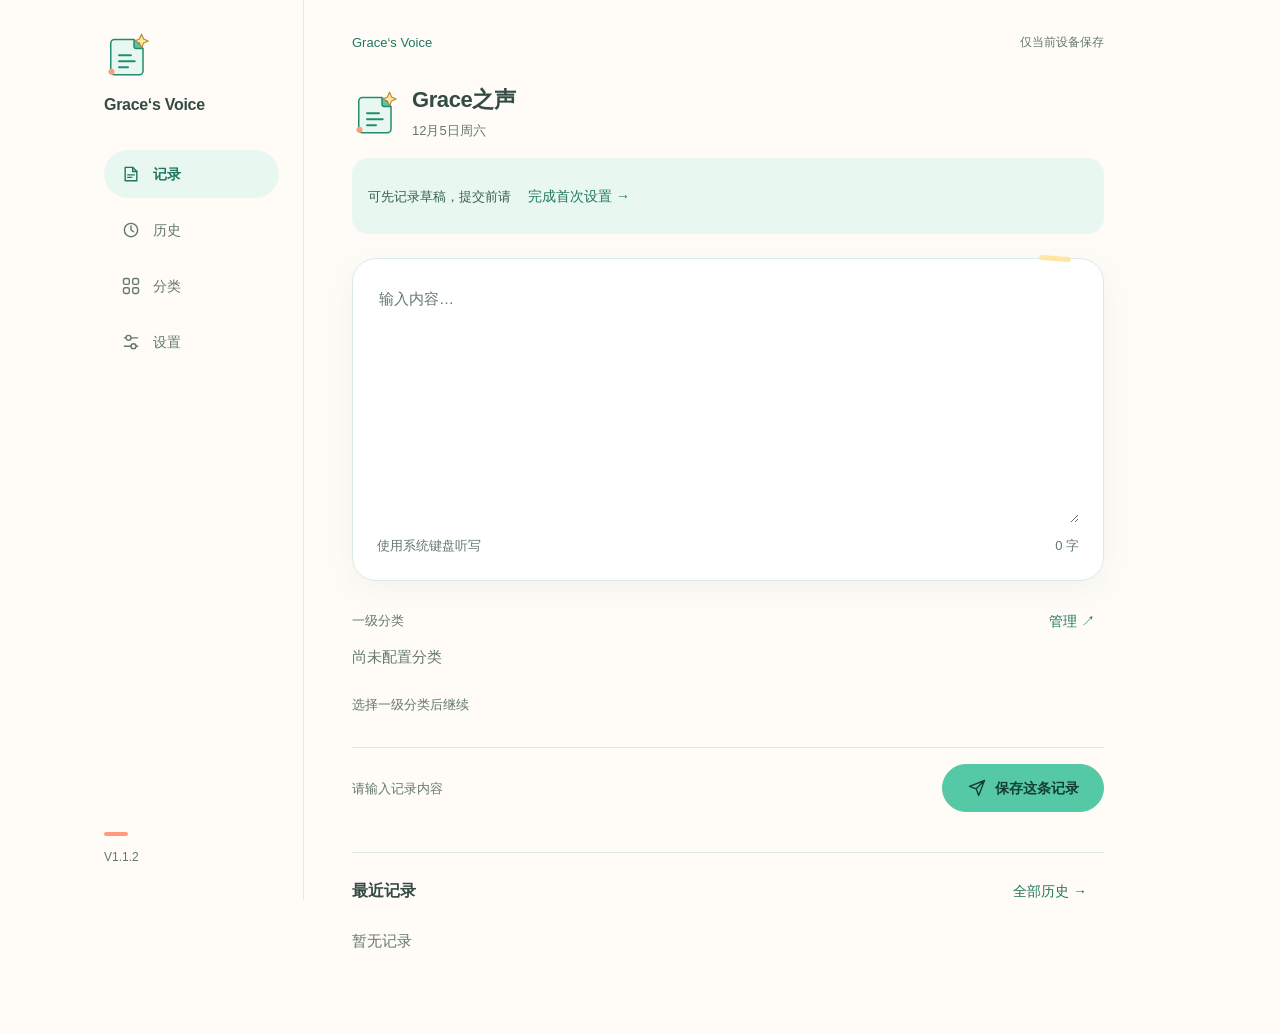
==== web/index.html @ b9d76565 "Establish phase-one maintenance structure and guarded Pages workflow" ====
<!doctype html><html lang="zh-CN"><meta charset="utf-8"><meta name="referrer" content="no-referrer"><meta name="viewport" content="width=device-width,initial-scale=1,viewport-fit=cover"><meta name="theme-color" content="#55C9A5"><link rel="manifest" href="manifest.webmanifest"><link rel="apple-touch-icon" href="icon-192.png"><meta name="apple-mobile-web-app-capable" content="yes"><title>Grace‘s Voice</title><link rel="stylesheet" href="design-system.css"><link rel="icon" type="image/svg+xml" href="brand-icon.svg"><div class="shell"><aside class="sidebar"><div class="mark"><svg class="brand-symbol" viewBox="0 0 64 64" aria-hidden="true" xmlns="http://www.w3.org/2000/svg"><path d="M14 10h26l12 12v30a5 5 0 0 1-5 5H14a5 5 0 0 1-5-5V15a5 5 0 0 1 5-5Z" fill="#E8F8F0" stroke="#248A70" stroke-width="2" stroke-linejoin="round"/><path d="M40 10v9a3 3 0 0 0 3 3h9" fill="#55C9A5" stroke="#248A70" stroke-width="2" stroke-linejoin="round"/><path d="M20 31h16M20 39h21M20 47h12" stroke="#248A70" stroke-width="2.5" stroke-linecap="round"/><path d="m50 3 2.8 6.2L59 12l-6.2 2.8L50 21l-2.8-6.2L41 12l6.2-2.8Z" fill="#FFE6A3" stroke="#B78832" stroke-width="1.5" stroke-linejoin="round"/><circle cx="10" cy="53" r="4" fill="#FF9B7B"/></svg></div><div class="brand">Grace‘s Voice</div><div class="nav" id="nav"></div><div class="sidefoot">V1.1.2</div></aside><main class="main" id="app"></main></div><nav class="bottomnav" id="bottom"></nav><div id="overlay"></div><div id="toast" role="status" aria-live="polite"></div><script src="core.js"></script><script src="config-transfer.js"></script><script src="binding.js"></script><script src="store.js"></script><script src="app.js"></script></html>
---- web/design-system.css ----
/* Grace‘s Voice · Fresh Journal / Playful Minimalism */
:root{
 --mint:#55c9a5;--mint-deep:#20775f;--mint-soft:#e8f8f0;--cream:#fffcf7;--coral:#ff9b7b;--yellow:#ffe6a3;
 --ink:#344b43;--muted:#64786d;--line:#dcebe3;--accent:var(--mint-deep);--bg:var(--cream);--paper:#fff;--danger:#a23f32;--warning-bg:#fff4d8;--warning-ink:#78591e;
 --font:-apple-system,BlinkMacSystemFont,"PingFang SC",sans-serif;
 --text-title:22px;--text-section:16px;--text-body:15px;--text-action:14px;--text-meta:13px;--text-fine:12px;
 --s1:4px;--s2:8px;--s3:12px;--s4:16px;--s6:24px;--s8:32px;--gutter:20px;
 --r-field:16px;--r-card:24px;--r-pill:999px;--control:44px;--field:48px;--icon:20px;
 --ease:cubic-bezier(.2,.7,.2,1);--duration:180ms;--shadow:0 8px 32px #345d4710;
}
*{box-sizing:border-box}body{margin:0;background:var(--bg);color:var(--ink);font:var(--text-body)/1.65 var(--font);-webkit-font-smoothing:antialiased}button,input,textarea,select{font:inherit;color:inherit}button,a{touch-action:manipulation}button{display:inline-flex;align-items:center;justify-content:center;gap:var(--s2);cursor:pointer;min-height:var(--control);padding:var(--s2) var(--s4);border:1px solid var(--line);border-radius:var(--r-pill);background:var(--paper);font-size:var(--text-action);font-weight:500;line-height:1.45;transition:background var(--duration),border-color var(--duration),transform var(--duration) var(--ease);overflow-wrap:anywhere}button:hover{background:var(--mint-soft);border-color:#afdcca}button:active{transform:scale(.97)}button:focus-visible,a:focus-visible,summary:focus-visible{outline:3px solid var(--mint-deep);outline-offset:3px}button:disabled{background:#edf2ef;border-color:#e0e8e3;color:#728078;cursor:not-allowed;transform:none}.primary{background:var(--mint);border-color:var(--mint);color:#153e31;font-weight:650}.primary:hover{background:#71d4b4;border-color:#71d4b4}.ghost{background:transparent;border-color:transparent;color:var(--mint-deep)}.danger{color:var(--danger)}.danger:hover{background:#fff0e9;border-color:var(--coral)}a{color:var(--mint-deep)}.muted,small{color:var(--muted)}small{font-size:var(--text-meta)}h1,h2,h3,p{overflow-wrap:anywhere}h1{font-size:var(--text-title);line-height:1.4;font-weight:650;letter-spacing:-.4px;margin:0}h2,h3{font-size:var(--text-section);line-height:1.5;font-weight:600;margin:0}p{margin:var(--s4) 0}.icon{width:var(--icon);height:var(--icon);flex:none;vertical-align:middle;stroke:currentColor;fill:none;stroke-width:1.7;stroke-linecap:round;stroke-linejoin:round}.brand-symbol{width:40px;height:40px;flex:none;vertical-align:middle}.shell{max-width:1120px;margin:auto;display:grid;grid-template-columns:224px minmax(0,1fr);min-height:100vh}.sidebar{position:sticky;top:0;height:100vh;display:flex;flex-direction:column;padding:var(--s8) var(--s6);border-right:1px solid var(--line)}.brand{font-size:var(--text-section);font-weight:650;letter-spacing:-.3px;white-space:nowrap;margin:var(--s3) 0 var(--s8)}.mark{display:block}.mark .brand-symbol{width:48px;height:48px}.nav{display:flex;flex-direction:column;gap:var(--s2)}.nav button{justify-content:flex-start;border-color:transparent;background:transparent;color:var(--muted);gap:var(--s3);min-height:48px}.nav button.active{background:var(--mint-soft);color:var(--mint-deep);font-weight:600}.sidefoot{margin-top:auto;font-size:var(--text-fine);color:var(--muted)}.sidefoot:before{content:'';display:block;width:24px;height:4px;background:var(--coral);border-radius:var(--r-pill);margin-bottom:var(--s3)}.main{padding:var(--s8) 48px 64px;width:100%;min-width:0;max-width:848px}.top{display:flex;align-items:center;justify-content:space-between;gap:var(--s3);margin-bottom:var(--s8);flex-wrap:wrap}.eyebrow{font-size:var(--text-meta);font-weight:500;color:var(--mint-deep)}.proto{font-size:var(--text-fine);color:var(--muted)}.pageheading{margin-bottom:var(--s6)}.homeheading{display:flex;align-items:center;gap:var(--s3)}.homeheading .titles{min-width:0}.date{color:var(--muted);font-size:var(--text-meta);margin-top:var(--s1)}.homeheading .brand-symbol{width:48px;height:48px}.lead{font-size:var(--text-meta);color:var(--muted);margin:var(--s2) 0 var(--s6)}.editor{margin-top:var(--s6);background:var(--paper);border:1px solid var(--line);border-radius:var(--r-card);padding:var(--s6);box-shadow:var(--shadow);position:relative;transition:border-color var(--duration),box-shadow var(--duration)}.editor:before{content:'';position:absolute;width:32px;height:5px;border-radius:var(--r-pill);background:var(--yellow);top:-3px;right:32px;transform:rotate(4deg)}.editor:focus-within{border-color:var(--mint);box-shadow:0 0 0 3px #55c9a51a,var(--shadow)}.editor textarea{display:block;width:100%;min-height:240px;max-height:50vh;resize:vertical;border:0;outline:0;background:transparent;font-size:var(--text-body);line-height:1.9}.editor textarea::placeholder{color:var(--muted)}.editorfoot{display:flex;align-items:center;justify-content:space-between;gap:var(--s3);font-size:var(--text-meta);color:var(--muted);padding-top:var(--s3)}.section{margin-top:var(--s6)}.sectionlabel{display:flex;align-items:center;justify-content:space-between;gap:var(--s2);font-size:var(--text-meta);color:var(--muted);margin-bottom:var(--s2)}.sectionlabel .ghost{min-height:32px;padding:var(--s1) var(--s2)}.chips{display:flex;flex-wrap:wrap;gap:var(--s2)}.chip{min-height:var(--control);padding:var(--s2) var(--s4);max-width:100%;background:var(--paper);border-color:var(--line);font-weight:500}.chip.selected{background:var(--mint-soft);color:var(--mint-deep);border-color:#86cdb4;animation:select-in var(--duration) var(--ease)}.chip .icon{width:16px;height:16px}.secondary-tags .chip{background:transparent;border-style:dashed}.secondary-tags .chip.selected{background:var(--mint-soft);border-style:solid}.target{font-size:var(--text-meta);color:var(--mint-deep);overflow-wrap:anywhere;margin-top:var(--s4);padding-left:var(--s2);border-left:2px solid var(--mint)}.savebar{display:flex;align-items:center;justify-content:space-between;gap:var(--s3);margin-top:var(--s6);padding:var(--s4) 0;background:var(--bg);border-top:1px solid var(--line)}.savebar .primary{min-height:48px;flex:none;padding:var(--s3) var(--s6)}.savebar .hint{max-width:45%}.hint{font-size:var(--text-meta);color:var(--muted)}.recent{margin-top:var(--s6);padding-top:var(--s4);border-top:1px solid var(--line)}.recent .sectionlabel{font-size:var(--text-section);font-weight:600;color:var(--ink);margin:0}.row{display:flex;align-items:center;justify-content:space-between;gap:var(--s3)}.record{display:block;width:100%;text-align:left;background:transparent;border:0;border-bottom:1px solid var(--line);border-radius:0;padding:var(--s6) 0;line-height:1.65;font-weight:400}.record:hover{background:#e8f8f055;border-color:var(--line)}.record:active{transform:none}.record .row{align-items:flex-start;font-size:var(--text-meta);flex-wrap:wrap;gap:var(--s2)}.record p{font-size:var(--text-body);margin:var(--s3) 0 var(--s2);white-space:nowrap;overflow:hidden;text-overflow:ellipsis}.record small{font-size:var(--text-meta)}.badge{display:inline-flex;align-items:center;gap:var(--s1);font-size:var(--text-fine);line-height:1.6;background:var(--mint-soft);color:var(--mint-deep);border-radius:var(--r-pill);padding:var(--s1) var(--s2);white-space:nowrap}.badge:before{content:'';width:5px;height:5px;background:currentColor;border-radius:50%}.badge.local{background:var(--warning-bg);color:var(--warning-ink)}.panel{padding:var(--s6);margin:var(--s6) 0;background:var(--paper);border:1px solid var(--line);border-radius:var(--r-card)}.panel>h2{display:flex;align-items:center;gap:var(--s2)}.panel>h2:before{content:'';width:4px;height:16px;border-radius:var(--r-pill);background:var(--mint)}.panel>button{margin-top:var(--s2)}.categoryselector select{flex:1;min-width:0}.categoryselector button{flex:none}.mappinglist .section{margin-bottom:var(--s3)}.child{padding:var(--s4) 0;border-top:1px solid var(--line)}.child>div{min-width:0}.child button{flex:none}.path{font-size:var(--text-meta);color:var(--muted);overflow-wrap:anywhere;margin-top:var(--s1)}label{display:block;font-size:var(--text-meta);color:var(--muted);margin:var(--s4) 0 var(--s2)}input,select{width:100%;min-height:var(--field);background:var(--paper);border:1px solid var(--line);border-radius:var(--r-field);padding:var(--s3) var(--s4);outline:0;transition:border-color var(--duration),box-shadow var(--duration)}input:focus,select:focus{border-color:var(--mint-deep);box-shadow:0 0 0 3px #55c9a522}input::placeholder{color:var(--muted)}.notice{font-size:var(--text-meta);background:var(--mint-soft);color:#365e4c;border-radius:var(--r-field);padding:var(--s4);margin:var(--s4) 0;overflow-wrap:anywhere}.warning{background:var(--warning-bg);color:var(--warning-ink)}.error{font-size:var(--text-meta);color:var(--danger);min-height:24px;margin-top:var(--s2)}.detailbody{white-space:pre-wrap;overflow-wrap:anywhere;font-size:var(--text-body);line-height:1.9;margin:var(--s6) 0}.meta{display:grid;grid-template-columns:80px minmax(0,1fr);gap:var(--s3);font-size:var(--text-meta);overflow-wrap:anywhere;border-top:1px solid var(--line);padding-top:var(--s4)}.meta dt{color:var(--muted)}.meta dd{margin:0}.modalback{position:fixed;inset:0;z-index:20;background:#244a3a40;backdrop-filter:blur(5px);display:grid;place-items:center;padding:var(--s6);animation:fade-in var(--duration) var(--ease)}.modal{background:var(--bg);width:100%;max-width:480px;max-height:88dvh;overflow:auto;overscroll-behavior:contain;border-radius:var(--r-card);padding:var(--s6);box-shadow:0 24px 80px #1e44332b;animation:sheet-in 220ms var(--ease)}.modal>.row{margin-bottom:var(--s4);align-items:flex-start}.modal>.row h2{padding-top:var(--s2)}.modal>.row>.ghost{width:44px;flex:none;padding:0;background:var(--mint-soft)}.modal p{font-size:var(--text-body);color:var(--muted)}.modal p.hint{font-size:var(--text-meta)}.modal .actions{display:flex;justify-content:flex-end;flex-wrap:wrap;gap:var(--s2);margin-top:var(--s6);padding-top:var(--s4);border-top:1px solid var(--line)}.modal pre{font:var(--text-meta)/1.8 var(--font);white-space:pre-wrap;overflow-wrap:anywhere;background:var(--paper);border-radius:var(--r-field);padding:var(--s4)}.toast{position:fixed;z-index:40;left:50%;bottom:var(--s8);transform:translateX(-50%);max-width:calc(100% - 40px);width:max-content;background:#244f40;color:white;border:1px solid #55c9a550;border-radius:var(--r-field);padding:var(--s3) var(--s4);font-size:var(--text-meta);box-shadow:var(--shadow);display:flex;align-items:center;gap:var(--s3);animation:toast-in 200ms var(--ease)}.toast .brand-symbol{width:28px;height:28px}.steps{display:flex;gap:var(--s2);margin:var(--s6) 0}.steps i{height:4px;flex:1;background:var(--line);border-radius:var(--r-pill)}.steps i.on{background:var(--mint)}.guide-mark{display:flex;justify-content:center;padding:var(--s2) 0}.guide-mark .brand-symbol,.empty .brand-symbol{width:64px;height:64px}.empty{text-align:center;padding:var(--s8) var(--s4);color:var(--muted)}.empty .brand-symbol{display:block;margin:0 auto var(--s4)}.empty button{margin-top:var(--s4)}.demo{margin-top:var(--s8);border-top:1px dashed var(--line);padding-top:var(--s4);font-size:var(--text-fine);color:var(--muted)}.demo summary{cursor:pointer;min-height:32px}.demo .chips{margin-top:var(--s3)}.demo button{font-size:var(--text-meta)}.bottomnav{display:none}.fakekeyboard{display:none}.keyboard .fakekeyboard{display:block;position:fixed;bottom:0;left:0;right:0;height:220px;z-index:9;background:#e8efea;color:var(--muted);padding:var(--s4);text-align:center}.keyboard .savebar{position:fixed;bottom:220px;left:0;right:0;padding:var(--s3) var(--gutter);z-index:10}.keyboard .bottomnav{display:none}.keyboard .main{padding-bottom:320px}.switchrow{display:flex;align-items:center;gap:var(--s2);margin:var(--s4) 0}.switchrow input{width:20px}.back{padding-left:0}.page-enter{animation:fade-in 200ms var(--ease)}
@keyframes fade-in{from{opacity:.3}to{opacity:1}}@keyframes sheet-in{from{opacity:0;transform:translateY(12px)}to{opacity:1;transform:translateY(0)}}@keyframes toast-in{from{opacity:0;transform:translate(-50%,8px)}to{opacity:1;transform:translate(-50%,0)}}@keyframes select-in{from{transform:scale(.96)}to{transform:scale(1)}}
@media(max-width:700px){.shell{display:block}.sidebar{display:none}.main{padding:var(--s6) var(--gutter) calc(112px + env(safe-area-inset-bottom));max-width:100%}.top{margin-bottom:var(--s6);gap:var(--s1);display:flex;align-items:baseline}.eyebrow{font-size:var(--text-fine)}.proto{font-size:var(--text-fine)}.homeheading .brand-symbol{width:44px;height:44px}.editor{padding:var(--s4);margin-top:var(--s6)}.editor textarea{min-height:208px;font-size:var(--text-section)}input,select{font-size:var(--text-section)}/* iOS focus zoom prevention: editable fields use the section-size token. */.savebar{position:sticky;bottom:calc(72px + env(safe-area-inset-bottom));z-index:5;padding:var(--s3) 0;gap:var(--s2)}.savebar .primary{padding:var(--s3) var(--s4)}.bottomnav{display:flex;position:fixed;left:0;right:0;bottom:0;z-index:8;justify-content:space-around;background:#fffcf7f5;backdrop-filter:blur(16px);border-top:1px solid var(--line);padding:var(--s2) var(--s3) calc(var(--s2) + env(safe-area-inset-bottom))}.bottomnav button{min-height:52px;min-width:64px;display:flex;flex-direction:column;gap:var(--s1);border:0;background:transparent;padding:var(--s1) var(--s3);font-size:var(--text-fine);color:var(--muted)}.bottomnav button.active{background:var(--mint-soft);color:var(--mint-deep);font-weight:600;border-radius:var(--r-field)}.bottomnav span{display:flex}.modalback{align-items:end;padding:0}.modal{border-radius:var(--r-card) var(--r-card) 0 0;padding:var(--s6) var(--gutter) calc(var(--s6) + env(safe-area-inset-bottom));max-height:90dvh}.modal:before{content:'';display:block;width:32px;height:4px;background:#c3dccc;border-radius:var(--r-pill);margin:-8px auto var(--s4)}.panel{padding:var(--s4)}.pageheading{gap:var(--s2)}.pageheading>button{padding:var(--s2) var(--s3)}.toast{bottom:calc(88px + env(safe-area-inset-bottom))}.keyboard-open .bottomnav{display:none}.keyboard-open .savebar{position:fixed;bottom:var(--kb,0px);left:0;right:0;padding:var(--s3) var(--gutter);z-index:10}.keyboard-open .main{padding-bottom:160px}.keyboard-open .editor textarea{min-height:128px}.keyboard-open .toast{bottom:calc(var(--kb,0px) + 80px)}}
@media(prefers-reduced-motion:reduce){*,*:before,*:after{animation:none!important;transition:none!important;scroll-behavior:auto!important}button:active{transform:none}}
/* Production form and save guard, using the approved tokens. */
.configinput{display:block;width:100%;min-height:120px;padding:var(--s4);border:1px solid var(--line);border-radius:var(--r-field);background:var(--paper);font:var(--text-section)/1.6 var(--font);overflow-wrap:anywhere}.configinput:focus{outline:2px solid var(--mint)}.saving button{pointer-events:none;opacity:.7}.modal{max-height:calc(90dvh - var(--kb,0px))}.modalback{padding-bottom:var(--kb,0px)}
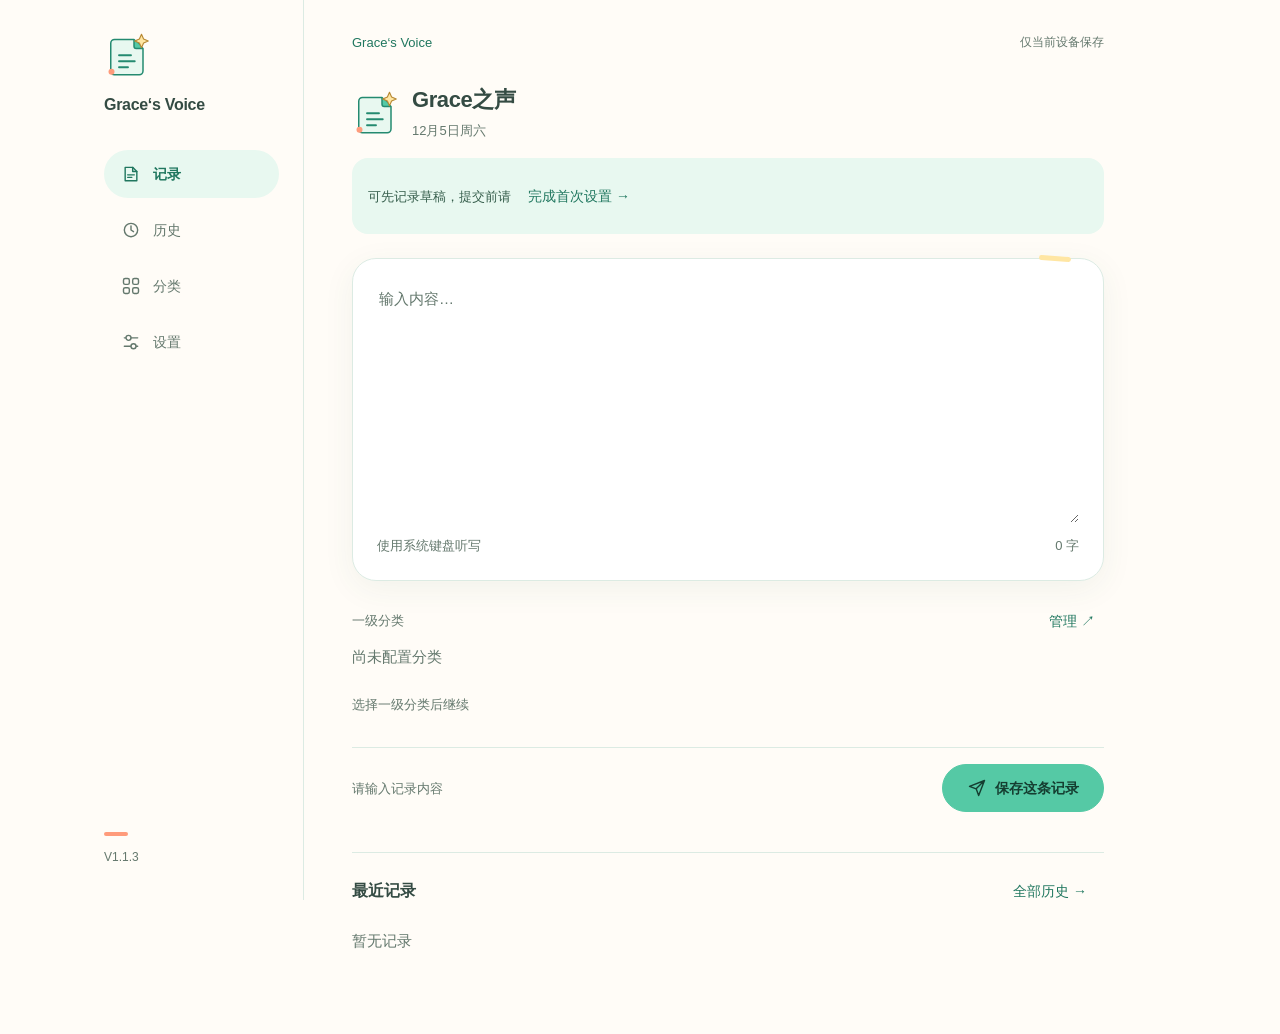
==== commit 802782f4: "Show category groups as independently expandable cards" ====
--- a/web/index.html
+++ b/web/index.html
@@ -1 +1 @@
-<!doctype html><html lang="zh-CN"><meta charset="utf-8"><meta name="referrer" content="no-referrer"><meta name="viewport" content="width=device-width,initial-scale=1,viewport-fit=cover"><meta name="theme-color" content="#55C9A5"><link rel="manifest" href="manifest.webmanifest"><link rel="apple-touch-icon" href="icon-192.png"><meta name="apple-mobile-web-app-capable" content="yes"><title>Grace‘s Voice</title><link rel="stylesheet" href="design-system.css"><link rel="icon" type="image/svg+xml" href="brand-icon.svg"><div class="shell"><aside class="sidebar"><div class="mark"><svg class="brand-symbol" viewBox="0 0 64 64" aria-hidden="true" xmlns="http://www.w3.org/2000/svg"><path d="M14 10h26l12 12v30a5 5 0 0 1-5 5H14a5 5 0 0 1-5-5V15a5 5 0 0 1 5-5Z" fill="#E8F8F0" stroke="#248A70" stroke-width="2" stroke-linejoin="round"/><path d="M40 10v9a3 3 0 0 0 3 3h9" fill="#55C9A5" stroke="#248A70" stroke-width="2" stroke-linejoin="round"/><path d="M20 31h16M20 39h21M20 47h12" stroke="#248A70" stroke-width="2.5" stroke-linecap="round"/><path d="m50 3 2.8 6.2L59 12l-6.2 2.8L50 21l-2.8-6.2L41 12l6.2-2.8Z" fill="#FFE6A3" stroke="#B78832" stroke-width="1.5" stroke-linejoin="round"/><circle cx="10" cy="53" r="4" fill="#FF9B7B"/></svg></div><div class="brand">Grace‘s Voice</div><div class="nav" id="nav"></div><div class="sidefoot">V1.1.2</div></aside><main class="main" id="app"></main></div><nav class="bottomnav" id="bottom"></nav><div id="overlay"></div><div id="toast" role="status" aria-live="polite"></div><script src="core.js"></script><script src="config-transfer.js"></script><script src="binding.js"></script><script src="store.js"></script><script src="app.js"></script></html>+<!doctype html><html lang="zh-CN"><meta charset="utf-8"><meta name="referrer" content="no-referrer"><meta name="viewport" content="width=device-width,initial-scale=1,viewport-fit=cover"><meta name="theme-color" content="#55C9A5"><link rel="manifest" href="manifest.webmanifest"><link rel="apple-touch-icon" href="icon-192.png"><meta name="apple-mobile-web-app-capable" content="yes"><title>Grace‘s Voice</title><link rel="stylesheet" href="design-system.css"><link rel="icon" type="image/svg+xml" href="brand-icon.svg"><div class="shell"><aside class="sidebar"><div class="mark"><svg class="brand-symbol" viewBox="0 0 64 64" aria-hidden="true" xmlns="http://www.w3.org/2000/svg"><path d="M14 10h26l12 12v30a5 5 0 0 1-5 5H14a5 5 0 0 1-5-5V15a5 5 0 0 1 5-5Z" fill="#E8F8F0" stroke="#248A70" stroke-width="2" stroke-linejoin="round"/><path d="M40 10v9a3 3 0 0 0 3 3h9" fill="#55C9A5" stroke="#248A70" stroke-width="2" stroke-linejoin="round"/><path d="M20 31h16M20 39h21M20 47h12" stroke="#248A70" stroke-width="2.5" stroke-linecap="round"/><path d="m50 3 2.8 6.2L59 12l-6.2 2.8L50 21l-2.8-6.2L41 12l6.2-2.8Z" fill="#FFE6A3" stroke="#B78832" stroke-width="1.5" stroke-linejoin="round"/><circle cx="10" cy="53" r="4" fill="#FF9B7B"/></svg></div><div class="brand">Grace‘s Voice</div><div class="nav" id="nav"></div><div class="sidefoot">V1.1.3</div></aside><main class="main" id="app"></main></div><nav class="bottomnav" id="bottom"></nav><div id="overlay"></div><div id="toast" role="status" aria-live="polite"></div><script src="core.js"></script><script src="config-transfer.js"></script><script src="binding.js"></script><script src="store.js"></script><script src="app.js"></script></html>
--- a/web/design-system.css
+++ b/web/design-system.css
@@ -14,3 +14,19 @@
 @media(prefers-reduced-motion:reduce){*,*:before,*:after{animation:none!important;transition:none!important;scroll-behavior:auto!important}button:active{transform:none}}
 /* Production form and save guard, using the approved tokens. */
 .configinput{display:block;width:100%;min-height:120px;padding:var(--s4);border:1px solid var(--line);border-radius:var(--r-field);background:var(--paper);font:var(--text-section)/1.6 var(--font);overflow-wrap:anywhere}.configinput:focus{outline:2px solid var(--mint)}.saving button{pointer-events:none;opacity:.7}.modal{max-height:calc(90dvh - var(--kb,0px))}.modalback{padding-bottom:var(--kb,0px)}
+
+/* Category management: native, keyboard-accessible disclosure cards. */
+.categorycards{display:grid;gap:var(--s4);margin-top:var(--s6)}
+.categorycard{min-width:0;background:var(--paper);border:1px solid var(--line);border-radius:var(--r-card);overflow:hidden}
+.categorycard summary{display:flex;align-items:center;gap:var(--s3);min-height:64px;padding:var(--s4);cursor:pointer;list-style:none;touch-action:manipulation}
+.categorycard summary::-webkit-details-marker{display:none}
+.categorycard summary:focus-visible{outline:2px solid var(--mint-deep);outline-offset:-4px;border-radius:var(--r-card)}
+.categorycard summary:hover,.categorycard[open]>summary{background:var(--mint-soft)}
+.categoryname{flex:1;min-width:0;overflow-wrap:anywhere;font-size:var(--text-section);font-weight:600}
+.categorycount{flex:none;font-size:var(--text-meta);color:var(--muted)}
+.categorychevron{flex:none;color:var(--mint-deep);transition:transform var(--duration)}
+.categorycard[open] .categorychevron{transform:rotate(180deg)}
+.categorycontents{padding:0 var(--s4) var(--s4)}
+.categoryactions{display:flex;flex-wrap:wrap;justify-content:space-between;gap:var(--s2);padding-top:var(--s4)}
+.categorycontents .child>div{min-width:0;flex:1}.categorycontents .child>button{flex:none}
+@media(prefers-reduced-motion:reduce){.categorychevron{transition:none}}
